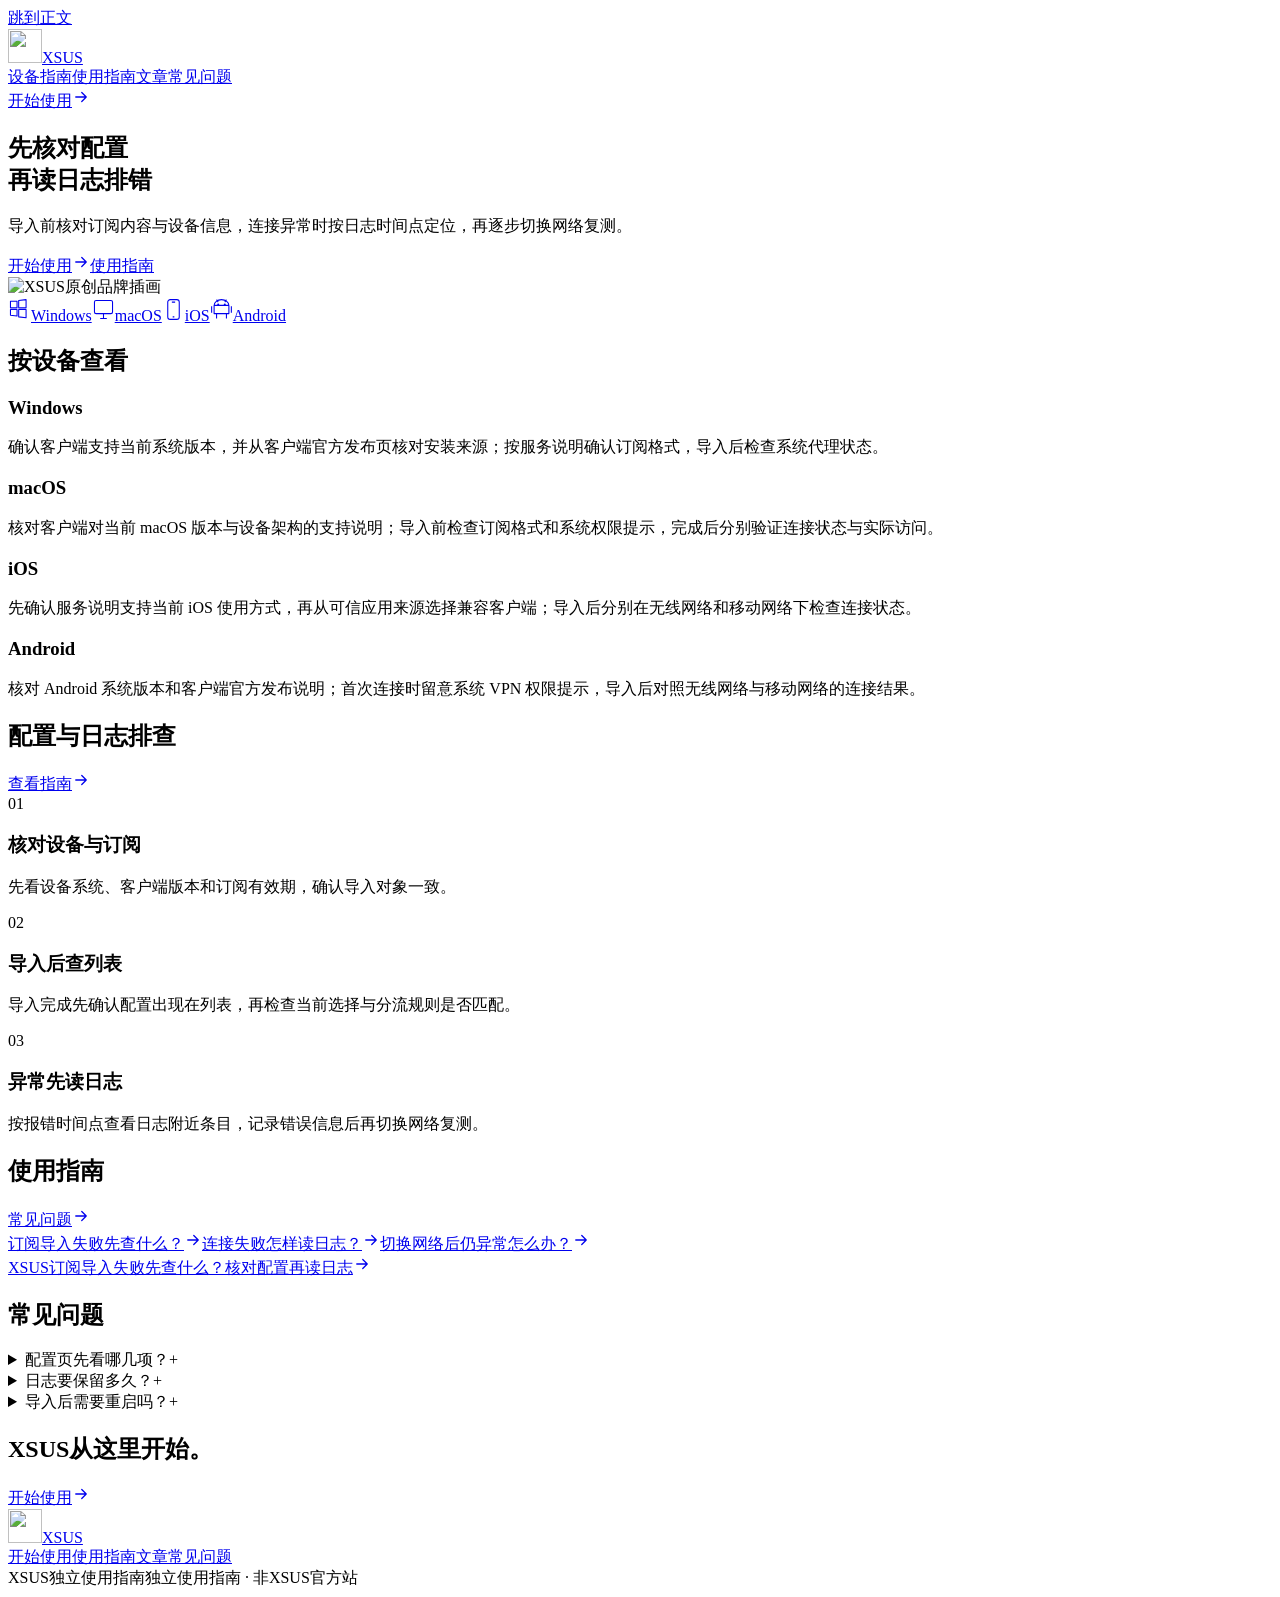
==== index.html @ 500ba0d7 "Initialize static site" ====
<!doctype html>
<html lang="zh-CN"><head>
<meta charset="utf-8">
<meta name="viewport" content="width=device-width,initial-scale=1">
<meta name="robots" content="index,follow">
<meta name="description" content="导入前核对订阅内容与设备信息，连接异常时按日志时间点定位，再逐步切换网络复测。">
<title>XSUS使用指南：先核对配置 再读日志排错</title>
<link rel="canonical" href="https://xsusapp.com.cn/">
<link rel="icon" href="favicon.svg" type="image/svg+xml">
<meta property="og:type" content="website">
<meta property="og:site_name" content="XSUS使用指南">
<meta property="og:title" content="XSUS使用指南：先核对配置 再读日志排错">
<meta property="og:description" content="导入前核对订阅内容与设备信息，连接异常时按日志时间点定位，再逐步切换网络复测。">
<meta property="og:url" content="https://xsusapp.com.cn/">
<meta property="og:locale" content="zh_CN">
<meta name="twitter:card" content="summary">
<link rel="stylesheet" href="styles.css">
<link rel="stylesheet" href="polish.css">
<link rel="stylesheet" href="motion.css">
<script type="application/ld+json">{"@context":"https://schema.org","@type":"WebSite","name":"XSUS使用指南","url":"https://xsusapp.com.cn/","description":"导入前核对订阅内容与设备信息，连接异常时按日志时间点定位，再逐步切换网络复测。","inLanguage":"zh-CN"}</script>
</head>

<body class="site precision" style="--accent:#47438f;--soft:#f0eff7"><a class="skip" href="#main">跳到正文</a>
<header class="site-header"><div class="nav-wrap"><a class="brand" href="#main" aria-label="XSUS首页"><img src="assets/logo.svg" width="34" height="34" alt=""><span>XSUS</span></a><nav aria-label="主导航"><a href="#devices">设备指南</a><a href="#guides">使用指南</a><a href="articles/xsus-guide.html">文章</a><a href="#questions">常见问题</a></nav><a class="header-action" href="#start">开始使用<svg viewBox="0 0 24 24" width="18" height="18" fill="none" aria-hidden="true"><path d="M5 12h14m-6-6 6 6-6 6" stroke="currentColor" stroke-width="1.7" stroke-linecap="round" stroke-linejoin="round"/></svg></a></div></header>
<main id="main"><div class="hero-wrap"><section class="hero"><div class="hero-copy"><h1><span>先核对配置<br>再读日志排错</span></h1><p>导入前核对订阅内容与设备信息，连接异常时按日志时间点定位，再逐步切换网络复测。</p><div class="actions"><a class="button" href="#start">开始使用<svg viewBox="0 0 24 24" width="18" height="18" fill="none" aria-hidden="true"><path d="M5 12h14m-6-6 6 6-6 6" stroke="currentColor" stroke-width="1.7" stroke-linecap="round" stroke-linejoin="round"/></svg></a><a class="text-link" href="#guides">使用指南</a></div></div><div class="hero-art"><img src="assets/xsus-hero.svg" width="800" height="600" alt="XSUS原创品牌插画" fetchpriority="high"></div></section></div><div class="page-wrap"><nav id="devices" class="device-strip" aria-label="按设备查看指南"><a href="#device-windows"><svg viewBox="0 0 28 28" width="23" height="23" fill="none" stroke="currentColor" stroke-width="1.3" stroke-linejoin="round" aria-hidden="true"><path d="M3 4h8v8H3zm10-1 9-1v10h-9zM3 14h8v8l-8-1zm10 0h9v10l-9-1z"/></svg><span>Windows</span></a><a href="#device-macos"><svg viewBox="0 0 28 28" width="23" height="23" fill="none" stroke="currentColor" stroke-width="1.3" stroke-linejoin="round" aria-hidden="true"><rect x="3" y="3" width="22" height="16" rx="2"/><path d="M10 25h8m-4-6v6"/></svg><span>macOS</span></a><a href="#device-ios"><svg viewBox="0 0 28 28" width="23" height="23" fill="none" stroke="currentColor" stroke-width="1.3" stroke-linejoin="round" aria-hidden="true"><rect x="7" y="2" width="14" height="24" rx="3"/><path d="M12 5h4m-3 18h2"/></svg><span>iOS</span></a><a href="#device-android"><svg viewBox="0 0 28 28" width="23" height="23" fill="none" stroke="currentColor" stroke-width="1.3" stroke-linejoin="round" aria-hidden="true"><path d="M5 19h18V9H5v10ZM5 9a9 7 0 0 1 18 0M8 2l2 3m10-3-2 3M8 19v6m12-6v6M2 10v8m24-8v8"/><circle cx="10" cy="8" r=".6"/><circle cx="18" cy="8" r=".6"/></svg><span>Android</span></a></nav>
<section class="device-guides" aria-label="按设备核对指南"><div class="section-head"><h2>按设备查看</h2></div><div class="device-guide-grid"><article id="device-windows"><h3>Windows</h3><p>确认客户端支持当前系统版本，并从客户端官方发布页核对安装来源；按服务说明确认订阅格式，导入后检查系统代理状态。</p></article><article id="device-macos"><h3>macOS</h3><p>核对客户端对当前 macOS 版本与设备架构的支持说明；导入前检查订阅格式和系统权限提示，完成后分别验证连接状态与实际访问。</p></article><article id="device-ios"><h3>iOS</h3><p>先确认服务说明支持当前 iOS 使用方式，再从可信应用来源选择兼容客户端；导入后分别在无线网络和移动网络下检查连接状态。</p></article><article id="device-android"><h3>Android</h3><p>核对 Android 系统版本和客户端官方发布说明；首次连接时留意系统 VPN 权限提示，导入后对照无线网络与移动网络的连接结果。</p></article></div></section>
<section id="start" class="start-section"><div class="section-head"><h2>配置与日志排查</h2><a href="#guides" class="text-link">查看指南<svg viewBox="0 0 24 24" width="18" height="18" fill="none" aria-hidden="true"><path d="M5 12h14m-6-6 6 6-6 6" stroke="currentColor" stroke-width="1.7" stroke-linecap="round" stroke-linejoin="round"/></svg></a></div><div class="start-grid"><article class="start-item"><span class="step-number">01</span><h3>核对设备与订阅</h3><p>先看设备系统、客户端版本和订阅有效期，确认导入对象一致。</p></article><article class="start-item"><span class="step-number">02</span><h3>导入后查列表</h3><p>导入完成先确认配置出现在列表，再检查当前选择与分流规则是否匹配。</p></article><article class="start-item"><span class="step-number">03</span><h3>异常先读日志</h3><p>按报错时间点查看日志附近条目，记录错误信息后再切换网络复测。</p></article></div></section>
<section id="guides" class="guides-section"><div class="section-head"><h2>使用指南</h2><a href="#questions" class="text-link">常见问题<svg viewBox="0 0 24 24" width="18" height="18" fill="none" aria-hidden="true"><path d="M5 12h14m-6-6 6 6-6 6" stroke="currentColor" stroke-width="1.7" stroke-linecap="round" stroke-linejoin="round"/></svg></a></div><div class="guide-grid"><a class="guide-item" href="#question-1"><span class="guide-title">订阅导入失败先查什么？</span><svg viewBox="0 0 24 24" width="18" height="18" fill="none" aria-hidden="true"><path d="M5 12h14m-6-6 6 6-6 6" stroke="currentColor" stroke-width="1.7" stroke-linecap="round" stroke-linejoin="round"/></svg></a><a class="guide-item" href="#question-2"><span class="guide-title">连接失败怎样读日志？</span><svg viewBox="0 0 24 24" width="18" height="18" fill="none" aria-hidden="true"><path d="M5 12h14m-6-6 6 6-6 6" stroke="currentColor" stroke-width="1.7" stroke-linecap="round" stroke-linejoin="round"/></svg></a><a class="guide-item" href="#question-3"><span class="guide-title">切换网络后仍异常怎么办？</span><svg viewBox="0 0 24 24" width="18" height="18" fill="none" aria-hidden="true"><path d="M5 12h14m-6-6 6 6-6 6" stroke="currentColor" stroke-width="1.7" stroke-linecap="round" stroke-linejoin="round"/></svg></a></div><a class="article-entry" href="articles/xsus-guide.html"><span>XSUS订阅导入失败先查什么？核对配置再读日志</span><svg viewBox="0 0 24 24" width="18" height="18" fill="none" aria-hidden="true"><path d="M5 12h14m-6-6 6 6-6 6" stroke="currentColor" stroke-width="1.7" stroke-linecap="round" stroke-linejoin="round"/></svg></a></section>
<section id="questions" class="questions-section"><h2>常见问题</h2><div class="questions-list"><details id="question-1"><summary>配置页先看哪几项？<span aria-hidden="true">+</span></summary><p>先看设备系统、配置来源和当前选中项，再确认规则模式是否与使用场景一致；这些基础项对齐后再点连接。</p></details><details id="question-2"><summary>日志要保留多久？<span aria-hidden="true">+</span></summary><p>建议至少保留一次完整复测的时间段，从失败前到切换网络后；只截取报错时间点附近条目，便于对照配置改动。</p></details><details id="question-3"><summary>导入后需要重启吗？<span aria-hidden="true">+</span></summary><p>先按客户端提示操作；若列表已更新但连接仍用旧配置，再重启客户端并重新选择，不必反复导入同一订阅。</p></details></div></section>
<section class="closing"><h2>XSUS<span>从这里开始。</span></h2><a href="#start" class="button">开始使用<svg viewBox="0 0 24 24" width="18" height="18" fill="none" aria-hidden="true"><path d="M5 12h14m-6-6 6 6-6 6" stroke="currentColor" stroke-width="1.7" stroke-linecap="round" stroke-linejoin="round"/></svg></a></section></div></main>
<footer><div class="footer-main"><a class="brand" href="#main"><img src="assets/logo.svg" width="34" height="34" alt=""><span>XSUS</span></a><nav aria-label="页脚导航"><a href="#start">开始使用</a><a href="#guides">使用指南</a><a href="articles/xsus-guide.html">文章</a><a href="#questions">常见问题</a></nav></div><div class="footer-base"><span>XSUS独立使用指南</span><span>独立使用指南 · 非XSUS官方站</span></div></footer></body></html>
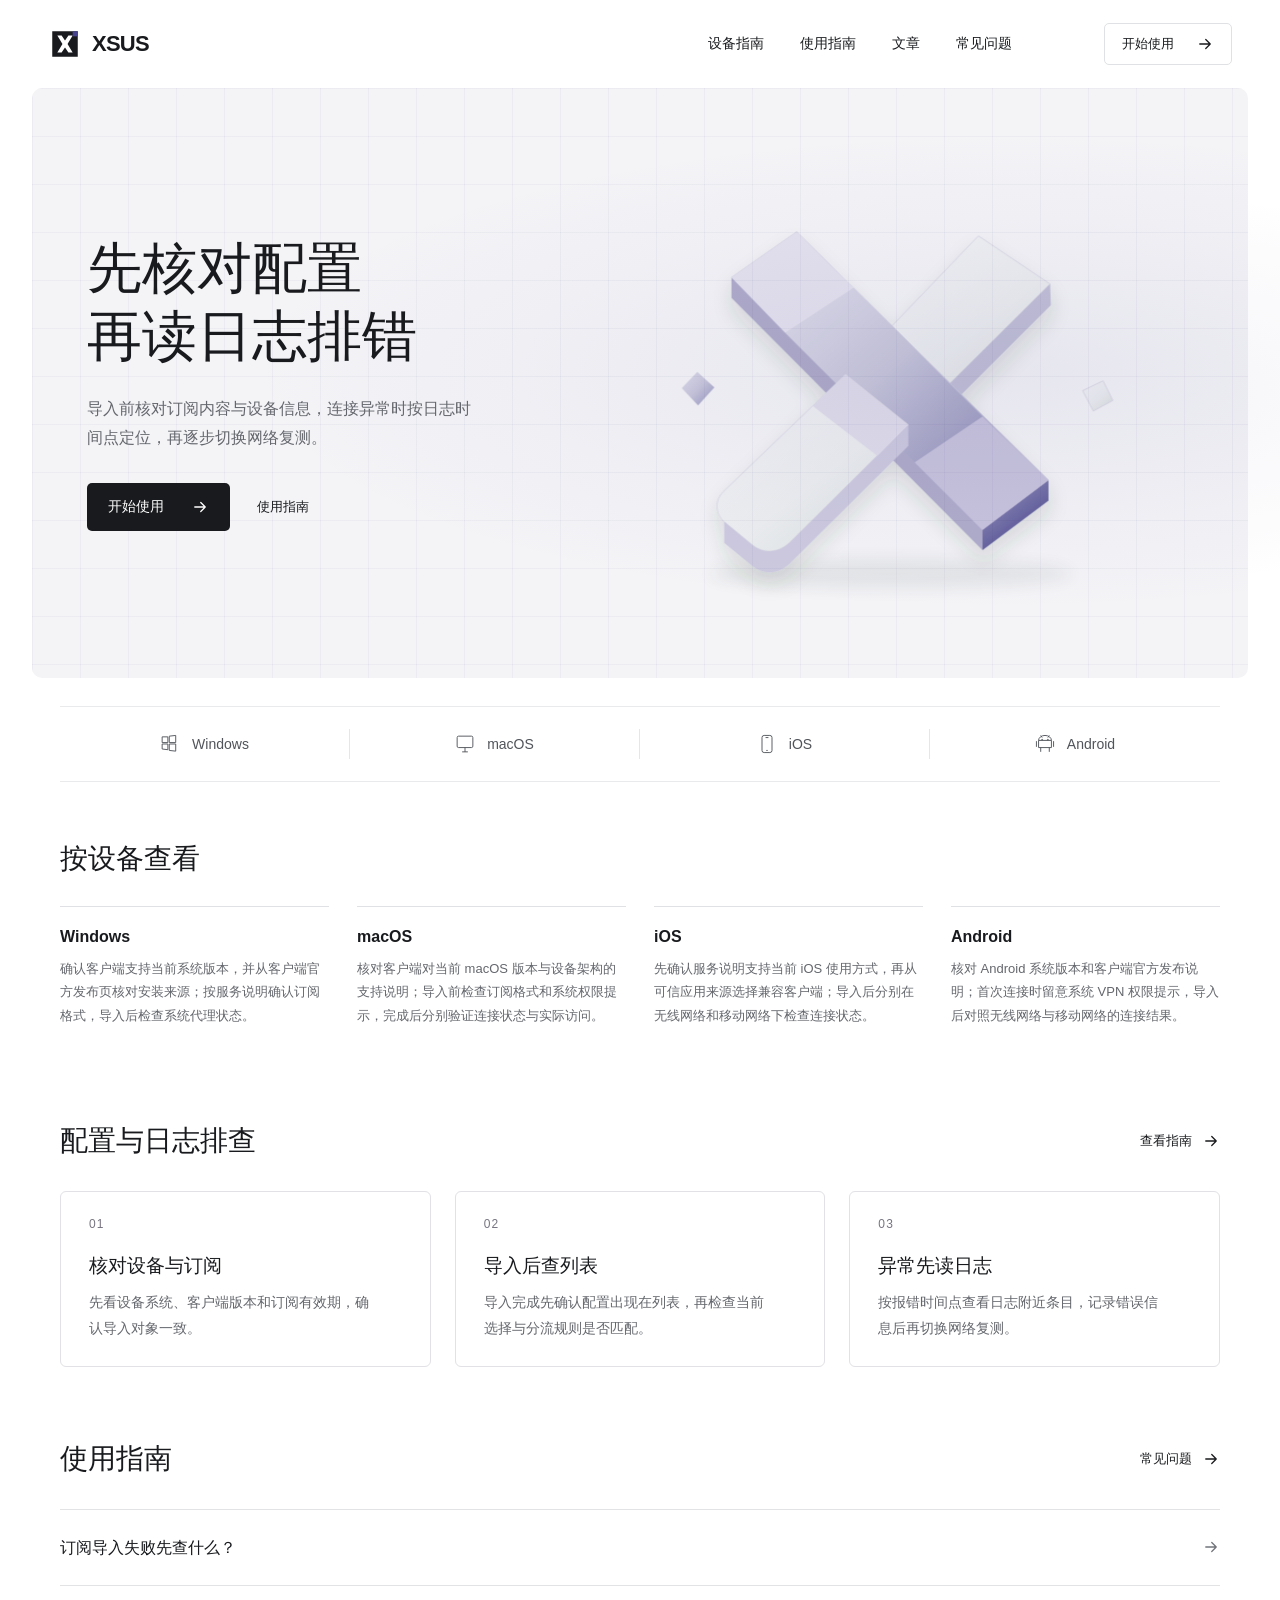
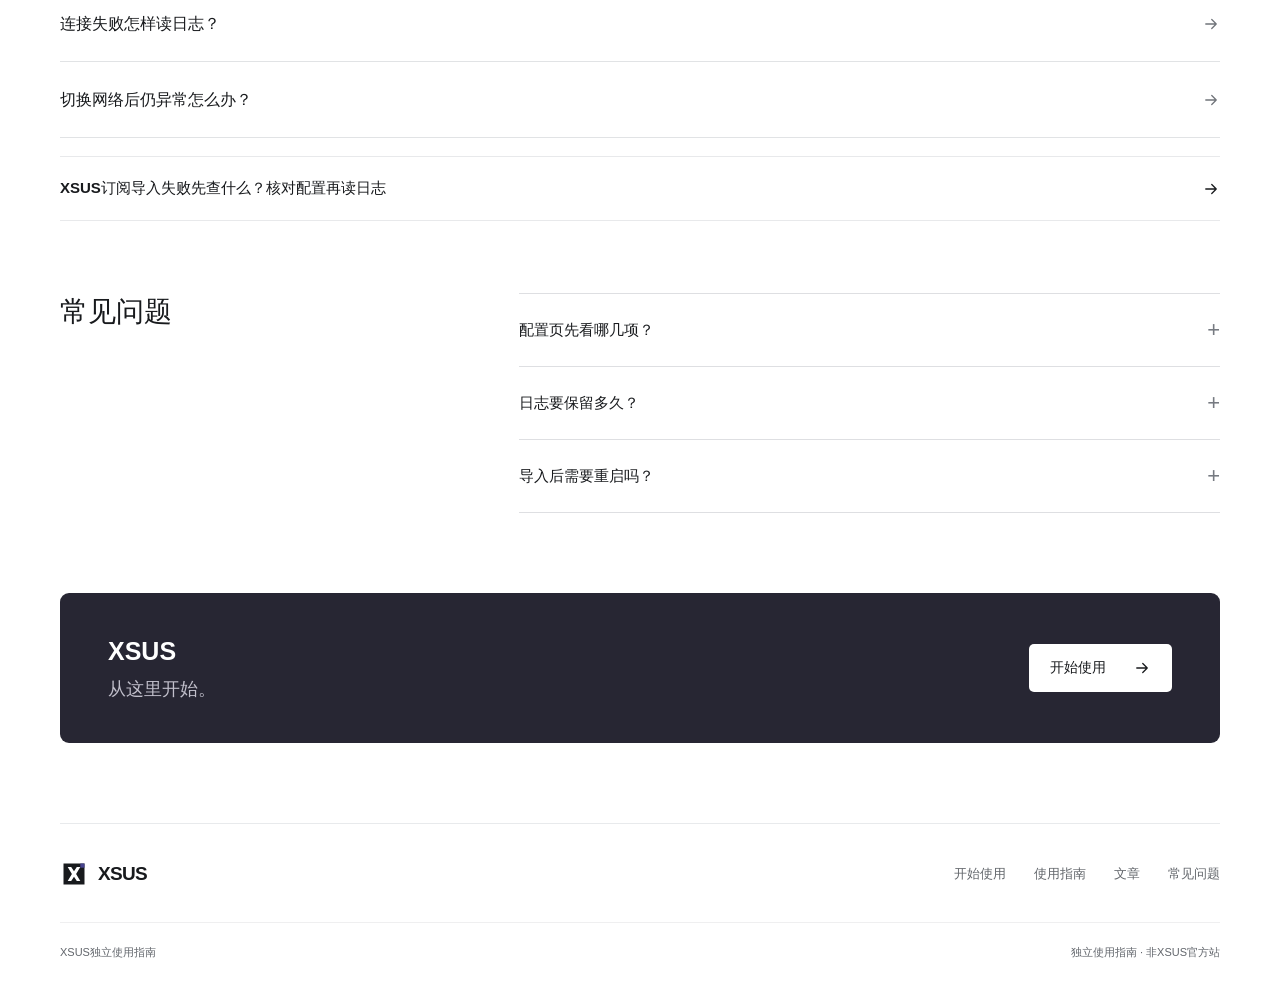
==== commit 922690f7: "feat: publish sponsored popup across site pages" ====
--- a/index.html
+++ b/index.html
@@ -1,31 +1,33 @@
-<!doctype html>
-<html lang="zh-CN"><head>
-<meta charset="utf-8">
-<meta name="viewport" content="width=device-width,initial-scale=1">
-<meta name="robots" content="index,follow">
-<meta name="description" content="导入前核对订阅内容与设备信息，连接异常时按日志时间点定位，再逐步切换网络复测。">
-<title>XSUS使用指南：先核对配置 再读日志排错</title>
-<link rel="canonical" href="https://xsusapp.com.cn/">
-<link rel="icon" href="favicon.svg" type="image/svg+xml">
-<meta property="og:type" content="website">
-<meta property="og:site_name" content="XSUS使用指南">
-<meta property="og:title" content="XSUS使用指南：先核对配置 再读日志排错">
-<meta property="og:description" content="导入前核对订阅内容与设备信息，连接异常时按日志时间点定位，再逐步切换网络复测。">
-<meta property="og:url" content="https://xsusapp.com.cn/">
-<meta property="og:locale" content="zh_CN">
-<meta name="twitter:card" content="summary">
-<link rel="stylesheet" href="styles.css">
-<link rel="stylesheet" href="polish.css">
-<link rel="stylesheet" href="motion.css">
-<script type="application/ld+json">{"@context":"https://schema.org","@type":"WebSite","name":"XSUS使用指南","url":"https://xsusapp.com.cn/","description":"导入前核对订阅内容与设备信息，连接异常时按日志时间点定位，再逐步切换网络复测。","inLanguage":"zh-CN"}</script>
-</head>
-
-<body class="site precision" style="--accent:#47438f;--soft:#f0eff7"><a class="skip" href="#main">跳到正文</a>
-<header class="site-header"><div class="nav-wrap"><a class="brand" href="#main" aria-label="XSUS首页"><img src="assets/logo.svg" width="34" height="34" alt=""><span>XSUS</span></a><nav aria-label="主导航"><a href="#devices">设备指南</a><a href="#guides">使用指南</a><a href="articles/xsus-guide.html">文章</a><a href="#questions">常见问题</a></nav><a class="header-action" href="#start">开始使用<svg viewBox="0 0 24 24" width="18" height="18" fill="none" aria-hidden="true"><path d="M5 12h14m-6-6 6 6-6 6" stroke="currentColor" stroke-width="1.7" stroke-linecap="round" stroke-linejoin="round"/></svg></a></div></header>
-<main id="main"><div class="hero-wrap"><section class="hero"><div class="hero-copy"><h1><span>先核对配置<br>再读日志排错</span></h1><p>导入前核对订阅内容与设备信息，连接异常时按日志时间点定位，再逐步切换网络复测。</p><div class="actions"><a class="button" href="#start">开始使用<svg viewBox="0 0 24 24" width="18" height="18" fill="none" aria-hidden="true"><path d="M5 12h14m-6-6 6 6-6 6" stroke="currentColor" stroke-width="1.7" stroke-linecap="round" stroke-linejoin="round"/></svg></a><a class="text-link" href="#guides">使用指南</a></div></div><div class="hero-art"><img src="assets/xsus-hero.svg" width="800" height="600" alt="XSUS原创品牌插画" fetchpriority="high"></div></section></div><div class="page-wrap"><nav id="devices" class="device-strip" aria-label="按设备查看指南"><a href="#device-windows"><svg viewBox="0 0 28 28" width="23" height="23" fill="none" stroke="currentColor" stroke-width="1.3" stroke-linejoin="round" aria-hidden="true"><path d="M3 4h8v8H3zm10-1 9-1v10h-9zM3 14h8v8l-8-1zm10 0h9v10l-9-1z"/></svg><span>Windows</span></a><a href="#device-macos"><svg viewBox="0 0 28 28" width="23" height="23" fill="none" stroke="currentColor" stroke-width="1.3" stroke-linejoin="round" aria-hidden="true"><rect x="3" y="3" width="22" height="16" rx="2"/><path d="M10 25h8m-4-6v6"/></svg><span>macOS</span></a><a href="#device-ios"><svg viewBox="0 0 28 28" width="23" height="23" fill="none" stroke="currentColor" stroke-width="1.3" stroke-linejoin="round" aria-hidden="true"><rect x="7" y="2" width="14" height="24" rx="3"/><path d="M12 5h4m-3 18h2"/></svg><span>iOS</span></a><a href="#device-android"><svg viewBox="0 0 28 28" width="23" height="23" fill="none" stroke="currentColor" stroke-width="1.3" stroke-linejoin="round" aria-hidden="true"><path d="M5 19h18V9H5v10ZM5 9a9 7 0 0 1 18 0M8 2l2 3m10-3-2 3M8 19v6m12-6v6M2 10v8m24-8v8"/><circle cx="10" cy="8" r=".6"/><circle cx="18" cy="8" r=".6"/></svg><span>Android</span></a></nav>
-<section class="device-guides" aria-label="按设备核对指南"><div class="section-head"><h2>按设备查看</h2></div><div class="device-guide-grid"><article id="device-windows"><h3>Windows</h3><p>确认客户端支持当前系统版本，并从客户端官方发布页核对安装来源；按服务说明确认订阅格式，导入后检查系统代理状态。</p></article><article id="device-macos"><h3>macOS</h3><p>核对客户端对当前 macOS 版本与设备架构的支持说明；导入前检查订阅格式和系统权限提示，完成后分别验证连接状态与实际访问。</p></article><article id="device-ios"><h3>iOS</h3><p>先确认服务说明支持当前 iOS 使用方式，再从可信应用来源选择兼容客户端；导入后分别在无线网络和移动网络下检查连接状态。</p></article><article id="device-android"><h3>Android</h3><p>核对 Android 系统版本和客户端官方发布说明；首次连接时留意系统 VPN 权限提示，导入后对照无线网络与移动网络的连接结果。</p></article></div></section>
-<section id="start" class="start-section"><div class="section-head"><h2>配置与日志排查</h2><a href="#guides" class="text-link">查看指南<svg viewBox="0 0 24 24" width="18" height="18" fill="none" aria-hidden="true"><path d="M5 12h14m-6-6 6 6-6 6" stroke="currentColor" stroke-width="1.7" stroke-linecap="round" stroke-linejoin="round"/></svg></a></div><div class="start-grid"><article class="start-item"><span class="step-number">01</span><h3>核对设备与订阅</h3><p>先看设备系统、客户端版本和订阅有效期，确认导入对象一致。</p></article><article class="start-item"><span class="step-number">02</span><h3>导入后查列表</h3><p>导入完成先确认配置出现在列表，再检查当前选择与分流规则是否匹配。</p></article><article class="start-item"><span class="step-number">03</span><h3>异常先读日志</h3><p>按报错时间点查看日志附近条目，记录错误信息后再切换网络复测。</p></article></div></section>
-<section id="guides" class="guides-section"><div class="section-head"><h2>使用指南</h2><a href="#questions" class="text-link">常见问题<svg viewBox="0 0 24 24" width="18" height="18" fill="none" aria-hidden="true"><path d="M5 12h14m-6-6 6 6-6 6" stroke="currentColor" stroke-width="1.7" stroke-linecap="round" stroke-linejoin="round"/></svg></a></div><div class="guide-grid"><a class="guide-item" href="#question-1"><span class="guide-title">订阅导入失败先查什么？</span><svg viewBox="0 0 24 24" width="18" height="18" fill="none" aria-hidden="true"><path d="M5 12h14m-6-6 6 6-6 6" stroke="currentColor" stroke-width="1.7" stroke-linecap="round" stroke-linejoin="round"/></svg></a><a class="guide-item" href="#question-2"><span class="guide-title">连接失败怎样读日志？</span><svg viewBox="0 0 24 24" width="18" height="18" fill="none" aria-hidden="true"><path d="M5 12h14m-6-6 6 6-6 6" stroke="currentColor" stroke-width="1.7" stroke-linecap="round" stroke-linejoin="round"/></svg></a><a class="guide-item" href="#question-3"><span class="guide-title">切换网络后仍异常怎么办？</span><svg viewBox="0 0 24 24" width="18" height="18" fill="none" aria-hidden="true"><path d="M5 12h14m-6-6 6 6-6 6" stroke="currentColor" stroke-width="1.7" stroke-linecap="round" stroke-linejoin="round"/></svg></a></div><a class="article-entry" href="articles/xsus-guide.html"><span>XSUS订阅导入失败先查什么？核对配置再读日志</span><svg viewBox="0 0 24 24" width="18" height="18" fill="none" aria-hidden="true"><path d="M5 12h14m-6-6 6 6-6 6" stroke="currentColor" stroke-width="1.7" stroke-linecap="round" stroke-linejoin="round"/></svg></a></section>
-<section id="questions" class="questions-section"><h2>常见问题</h2><div class="questions-list"><details id="question-1"><summary>配置页先看哪几项？<span aria-hidden="true">+</span></summary><p>先看设备系统、配置来源和当前选中项，再确认规则模式是否与使用场景一致；这些基础项对齐后再点连接。</p></details><details id="question-2"><summary>日志要保留多久？<span aria-hidden="true">+</span></summary><p>建议至少保留一次完整复测的时间段，从失败前到切换网络后；只截取报错时间点附近条目，便于对照配置改动。</p></details><details id="question-3"><summary>导入后需要重启吗？<span aria-hidden="true">+</span></summary><p>先按客户端提示操作；若列表已更新但连接仍用旧配置，再重启客户端并重新选择，不必反复导入同一订阅。</p></details></div></section>
-<section class="closing"><h2>XSUS<span>从这里开始。</span></h2><a href="#start" class="button">开始使用<svg viewBox="0 0 24 24" width="18" height="18" fill="none" aria-hidden="true"><path d="M5 12h14m-6-6 6 6-6 6" stroke="currentColor" stroke-width="1.7" stroke-linecap="round" stroke-linejoin="round"/></svg></a></section></div></main>
-<footer><div class="footer-main"><a class="brand" href="#main"><img src="assets/logo.svg" width="34" height="34" alt=""><span>XSUS</span></a><nav aria-label="页脚导航"><a href="#start">开始使用</a><a href="#guides">使用指南</a><a href="articles/xsus-guide.html">文章</a><a href="#questions">常见问题</a></nav></div><div class="footer-base"><span>XSUS独立使用指南</span><span>独立使用指南 · 非XSUS官方站</span></div></footer></body></html>+<!doctype html>
+<html lang="zh-CN"><head>
+<meta charset="utf-8">
+<meta name="viewport" content="width=device-width,initial-scale=1">
+<meta name="robots" content="index,follow">
+<meta name="description" content="导入前核对订阅内容与设备信息，连接异常时按日志时间点定位，再逐步切换网络复测。">
+<title>XSUS使用指南：先核对配置 再读日志排错</title>
+<link rel="canonical" href="https://xsusapp.com.cn/">
+<link rel="icon" href="favicon.svg" type="image/svg+xml">
+<meta property="og:type" content="website">
+<meta property="og:site_name" content="XSUS使用指南">
+<meta property="og:title" content="XSUS使用指南：先核对配置 再读日志排错">
+<meta property="og:description" content="导入前核对订阅内容与设备信息，连接异常时按日志时间点定位，再逐步切换网络复测。">
+<meta property="og:url" content="https://xsusapp.com.cn/">
+<meta property="og:locale" content="zh_CN">
+<meta name="twitter:card" content="summary">
+<link rel="stylesheet" href="styles.css">
+<link rel="stylesheet" href="polish.css">
+<link rel="stylesheet" href="motion.css">
+<link rel="stylesheet" href="popup.css">
+<script type="application/ld+json">{"@context":"https://schema.org","@type":"WebSite","name":"XSUS使用指南","url":"https://xsusapp.com.cn/","description":"导入前核对订阅内容与设备信息，连接异常时按日志时间点定位，再逐步切换网络复测。","inLanguage":"zh-CN"}</script>
+</head>
+
+<body class="site precision" style="--accent:#47438f;--soft:#f0eff7"><a class="skip" href="#main">跳到正文</a>
+<header class="site-header"><div class="nav-wrap"><a class="brand" href="#main" aria-label="XSUS首页"><img src="assets/logo.svg" width="34" height="34" alt=""><span>XSUS</span></a><nav aria-label="主导航"><a href="#devices">设备指南</a><a href="#guides">使用指南</a><a href="articles/xsus-guide.html">文章</a><a href="#questions">常见问题</a></nav><a class="header-action" href="#start">开始使用<svg viewBox="0 0 24 24" width="18" height="18" fill="none" aria-hidden="true"><path d="M5 12h14m-6-6 6 6-6 6" stroke="currentColor" stroke-width="1.7" stroke-linecap="round" stroke-linejoin="round"/></svg></a></div></header>
+<main id="main"><div class="hero-wrap"><section class="hero"><div class="hero-copy"><h1><span>先核对配置<br>再读日志排错</span></h1><p>导入前核对订阅内容与设备信息，连接异常时按日志时间点定位，再逐步切换网络复测。</p><div class="actions"><a class="button" href="#start">开始使用<svg viewBox="0 0 24 24" width="18" height="18" fill="none" aria-hidden="true"><path d="M5 12h14m-6-6 6 6-6 6" stroke="currentColor" stroke-width="1.7" stroke-linecap="round" stroke-linejoin="round"/></svg></a><a class="text-link" href="#guides">使用指南</a></div></div><div class="hero-art"><img src="assets/xsus-hero.svg" width="800" height="600" alt="XSUS原创品牌插画" fetchpriority="high"></div></section></div><div class="page-wrap"><nav id="devices" class="device-strip" aria-label="按设备查看指南"><a href="#device-windows"><svg viewBox="0 0 28 28" width="23" height="23" fill="none" stroke="currentColor" stroke-width="1.3" stroke-linejoin="round" aria-hidden="true"><path d="M3 4h8v8H3zm10-1 9-1v10h-9zM3 14h8v8l-8-1zm10 0h9v10l-9-1z"/></svg><span>Windows</span></a><a href="#device-macos"><svg viewBox="0 0 28 28" width="23" height="23" fill="none" stroke="currentColor" stroke-width="1.3" stroke-linejoin="round" aria-hidden="true"><rect x="3" y="3" width="22" height="16" rx="2"/><path d="M10 25h8m-4-6v6"/></svg><span>macOS</span></a><a href="#device-ios"><svg viewBox="0 0 28 28" width="23" height="23" fill="none" stroke="currentColor" stroke-width="1.3" stroke-linejoin="round" aria-hidden="true"><rect x="7" y="2" width="14" height="24" rx="3"/><path d="M12 5h4m-3 18h2"/></svg><span>iOS</span></a><a href="#device-android"><svg viewBox="0 0 28 28" width="23" height="23" fill="none" stroke="currentColor" stroke-width="1.3" stroke-linejoin="round" aria-hidden="true"><path d="M5 19h18V9H5v10ZM5 9a9 7 0 0 1 18 0M8 2l2 3m10-3-2 3M8 19v6m12-6v6M2 10v8m24-8v8"/><circle cx="10" cy="8" r=".6"/><circle cx="18" cy="8" r=".6"/></svg><span>Android</span></a></nav>
+<section class="device-guides" aria-label="按设备核对指南"><div class="section-head"><h2>按设备查看</h2></div><div class="device-guide-grid"><article id="device-windows"><h3>Windows</h3><p>确认客户端支持当前系统版本，并从客户端官方发布页核对安装来源；按服务说明确认订阅格式，导入后检查系统代理状态。</p></article><article id="device-macos"><h3>macOS</h3><p>核对客户端对当前 macOS 版本与设备架构的支持说明；导入前检查订阅格式和系统权限提示，完成后分别验证连接状态与实际访问。</p></article><article id="device-ios"><h3>iOS</h3><p>先确认服务说明支持当前 iOS 使用方式，再从可信应用来源选择兼容客户端；导入后分别在无线网络和移动网络下检查连接状态。</p></article><article id="device-android"><h3>Android</h3><p>核对 Android 系统版本和客户端官方发布说明；首次连接时留意系统 VPN 权限提示，导入后对照无线网络与移动网络的连接结果。</p></article></div></section>
+<section id="start" class="start-section"><div class="section-head"><h2>配置与日志排查</h2><a href="#guides" class="text-link">查看指南<svg viewBox="0 0 24 24" width="18" height="18" fill="none" aria-hidden="true"><path d="M5 12h14m-6-6 6 6-6 6" stroke="currentColor" stroke-width="1.7" stroke-linecap="round" stroke-linejoin="round"/></svg></a></div><div class="start-grid"><article class="start-item"><span class="step-number">01</span><h3>核对设备与订阅</h3><p>先看设备系统、客户端版本和订阅有效期，确认导入对象一致。</p></article><article class="start-item"><span class="step-number">02</span><h3>导入后查列表</h3><p>导入完成先确认配置出现在列表，再检查当前选择与分流规则是否匹配。</p></article><article class="start-item"><span class="step-number">03</span><h3>异常先读日志</h3><p>按报错时间点查看日志附近条目，记录错误信息后再切换网络复测。</p></article></div></section>
+<section id="guides" class="guides-section"><div class="section-head"><h2>使用指南</h2><a href="#questions" class="text-link">常见问题<svg viewBox="0 0 24 24" width="18" height="18" fill="none" aria-hidden="true"><path d="M5 12h14m-6-6 6 6-6 6" stroke="currentColor" stroke-width="1.7" stroke-linecap="round" stroke-linejoin="round"/></svg></a></div><div class="guide-grid"><a class="guide-item" href="#question-1"><span class="guide-title">订阅导入失败先查什么？</span><svg viewBox="0 0 24 24" width="18" height="18" fill="none" aria-hidden="true"><path d="M5 12h14m-6-6 6 6-6 6" stroke="currentColor" stroke-width="1.7" stroke-linecap="round" stroke-linejoin="round"/></svg></a><a class="guide-item" href="#question-2"><span class="guide-title">连接失败怎样读日志？</span><svg viewBox="0 0 24 24" width="18" height="18" fill="none" aria-hidden="true"><path d="M5 12h14m-6-6 6 6-6 6" stroke="currentColor" stroke-width="1.7" stroke-linecap="round" stroke-linejoin="round"/></svg></a><a class="guide-item" href="#question-3"><span class="guide-title">切换网络后仍异常怎么办？</span><svg viewBox="0 0 24 24" width="18" height="18" fill="none" aria-hidden="true"><path d="M5 12h14m-6-6 6 6-6 6" stroke="currentColor" stroke-width="1.7" stroke-linecap="round" stroke-linejoin="round"/></svg></a></div><a class="article-entry" href="articles/xsus-guide.html"><span>XSUS订阅导入失败先查什么？核对配置再读日志</span><svg viewBox="0 0 24 24" width="18" height="18" fill="none" aria-hidden="true"><path d="M5 12h14m-6-6 6 6-6 6" stroke="currentColor" stroke-width="1.7" stroke-linecap="round" stroke-linejoin="round"/></svg></a></section>
+<section id="questions" class="questions-section"><h2>常见问题</h2><div class="questions-list"><details id="question-1"><summary>配置页先看哪几项？<span aria-hidden="true">+</span></summary><p>先看设备系统、配置来源和当前选中项，再确认规则模式是否与使用场景一致；这些基础项对齐后再点连接。</p></details><details id="question-2"><summary>日志要保留多久？<span aria-hidden="true">+</span></summary><p>建议至少保留一次完整复测的时间段，从失败前到切换网络后；只截取报错时间点附近条目，便于对照配置改动。</p></details><details id="question-3"><summary>导入后需要重启吗？<span aria-hidden="true">+</span></summary><p>先按客户端提示操作；若列表已更新但连接仍用旧配置，再重启客户端并重新选择，不必反复导入同一订阅。</p></details></div></section>
+<section class="closing"><h2>XSUS<span>从这里开始。</span></h2><a href="#start" class="button">开始使用<svg viewBox="0 0 24 24" width="18" height="18" fill="none" aria-hidden="true"><path d="M5 12h14m-6-6 6 6-6 6" stroke="currentColor" stroke-width="1.7" stroke-linecap="round" stroke-linejoin="round"/></svg></a></section></div></main>
+<footer><div class="footer-main"><a class="brand" href="#main"><img src="assets/logo.svg" width="34" height="34" alt=""><span>XSUS</span></a><nav aria-label="页脚导航"><a href="#start">开始使用</a><a href="#guides">使用指南</a><a href="articles/xsus-guide.html">文章</a><a href="#questions">常见问题</a></nav></div><div class="footer-base"><span>XSUS独立使用指南</span><span>独立使用指南 · 非XSUS官方站</span></div></footer><script src="popup.js" defer></script>
+</body></html>
--- a/styles.css
+++ b/styles.css
@@ -0,0 +1,22 @@
+:root{font-family:"Segoe UI","PingFang SC","Microsoft YaHei",sans-serif;color:#181a1d;background:#fff;font-synthesis:none;font-size:16px;-webkit-font-smoothing:antialiased;font-kerning:normal}*{box-sizing:border-box}html{scroll-behavior:smooth;scroll-padding-top:100px}body{margin:0}a{color:inherit;text-decoration:none}a:focus-visible,summary:focus-visible{outline:3px solid var(--accent,#2768a4);outline-offset:6px}button,a,summary{-webkit-tap-highlight-color:transparent}img,svg{vertical-align:middle}img{max-width:100%;height:auto}h1,h2,h3,p{margin:0}h2{font-size:28px;letter-spacing:0;line-height:1.35}h3{font-size:19px;line-height:1.5;font-weight:650}p{line-height:1.9;color:#64676d}svg{flex-shrink:0}.skip{position:fixed;top:-80px;left:16px;padding:12px 20px;background:#181a1d;color:#fff;z-index:9}.skip:focus{top:12px}.site-header{border-bottom:1px solid #eeeeef;background:#fff}.nav-wrap{max-width:1248px;margin:auto;min-height:88px;display:flex;align-items:center;justify-content:space-between;gap:40px}.brand{display:inline-flex;align-items:center;gap:10px;font-size:22px;font-weight:750;letter-spacing:0;white-space:nowrap}.site-header nav{display:flex;gap:36px;margin-left:auto;margin-right:52px;font-size:14px;font-weight:550}.site-header nav a{padding:16px 0}.site-header nav a:hover,footer nav a:hover,.text-link:hover{color:var(--accent)}.header-action{height:42px;padding:0 17px;display:flex;gap:22px;align-items:center;font-size:13px;border:1px solid #dfe1e4;border-radius:5px;transition:background .15s}.header-action:hover{background:var(--soft)}.hero-wrap{max-width:1440px;margin:auto;overflow:hidden}.hero{max-width:1200px;margin:auto;display:grid;grid-template-columns:1fr 1.05fr;gap:44px;align-items:center;min-height:590px;padding:42px 0 50px}.hero-copy{position:relative;z-index:1}.hero h1{font-size:23px;line-height:1.5;letter-spacing:0;font-weight:650}.hero h1 span{display:block;font-size:58px;line-height:1.23;letter-spacing:0;font-weight:780;margin-top:13px;max-width:620px;text-wrap:balance}.hero p{font-size:16px;line-height:1.85;max-width:390px;margin-top:23px;text-wrap:pretty}.actions{display:flex;gap:27px;align-items:center;margin-top:30px}.button{background:#181a1d;color:#fff;display:inline-flex;align-items:center;justify-content:space-between;gap:27px;min-height:48px;padding:0 21px;border-radius:5px;font-size:14px;font-weight:600;transition:background .15s}.button:hover{background:var(--accent)}.text-link{display:inline-flex;align-items:center;gap:10px;font-size:13px;min-height:44px;font-weight:550;white-space:nowrap}.hero-art{min-width:0;position:relative}.hero-art img{width:100%;display:block}.page-wrap{max-width:1200px;margin:auto}.device-strip{display:grid;grid-template-columns:repeat(4,1fr);border-block:1px solid #e8eaec;padding:22px 0;gap:0}.device-strip a{display:flex;justify-content:center;align-items:center;gap:12px;color:#50545a;font-size:14px;min-height:30px;border-right:1px solid #e4e6e8}.device-strip a:last-child{border:0}.device-strip a:hover{color:var(--accent)}.device-strip svg{width:20px;height:20px}.start-section{padding:74px 0 0}.section-head{display:flex;align-items:center;justify-content:space-between;gap:30px;margin-bottom:28px}.start-grid{display:grid;grid-template-columns:repeat(3,1fr);gap:44px}.start-item{padding:24px 0 28px;border-top:1px solid #dedfe2;position:relative}.step-number{display:block;font-size:13px;font-variant-numeric:tabular-nums;color:var(--accent);margin-bottom:21px}.start-item p{font-size:14px;line-height:1.8;margin-top:10px;max-width:290px}.guides-section{padding:70px 0 0}.guide-grid{display:grid;grid-template-columns:repeat(3,1fr);gap:28px}.guide-item{display:grid;grid-template-columns:1fr 18px;column-gap:20px;align-items:start}.guide-image{grid-column:1/-1;aspect-ratio:1.78;background:var(--soft);border-radius:8px;margin-bottom:20px;overflow:hidden}.guide-image img{width:100%;height:100%;object-fit:cover;mix-blend-mode:multiply;transition:transform .3s}.guide-item:hover .guide-image img{transform:scale(1.035)}.guide-title{font-size:16px;line-height:1.7;font-weight:600;max-width:310px}.guide-item>svg{margin-top:5px;color:#70747a}.questions-section{display:grid;grid-template-columns:1fr 1.8fr;gap:70px;padding:82px 0 0}.questions-list{border-top:1px solid #dedfe2}details{border-bottom:1px solid #dedfe2}summary{display:flex;align-items:center;justify-content:space-between;gap:25px;min-height:72px;padding:15px 0;font-size:15px;line-height:1.6;cursor:pointer;list-style:none}summary::-webkit-details-marker{display:none}summary span{font-size:22px;line-height:1;font-weight:300;color:#767a81}details[open] summary span{transform:rotate(45deg)}details p{font-size:14px;max-width:600px;padding:0 28px 23px 0}.closing{display:flex;align-items:center;justify-content:space-between;gap:32px;background:var(--soft);padding:42px 48px;margin:80px 0;border-radius:9px}.closing h2{font-size:25px}.closing h2 span{display:block;font-weight:450;font-size:18px;color:#666a70;margin-top:8px}footer{border-top:1px solid #e8eaec;max-width:1200px;margin:auto;padding:36px 0 22px}.footer-main{display:flex;align-items:center;justify-content:space-between;gap:32px}.footer-main .brand{font-size:19px}.footer-main .brand img{width:28px;height:28px}footer nav{display:flex;gap:28px;font-size:13px;color:#62666b}.footer-base{display:flex;justify-content:space-between;font-size:11px;color:#74787e;margin-top:34px;padding-top:22px;border-top:1px solid #efeff0}
+/* Each composition is deliberately rebuilt around its brand illustration. */
+.arch .hero{grid-template-columns:.95fr 1.1fr;gap:54px}.arch .hero h1 span{font-size:63px;max-width:430px}.arch .hero-art{transform:scale(1.07)}.arch .button{background:var(--accent)}
+.reverse .hero{grid-template-columns:1.04fr 1fr;gap:78px;min-height:570px}.reverse .hero-art{margin-left:-25px;transform:scale(1.06)}.reverse .hero h1 span{font-size:58px}.reverse .start-grid{gap:0;border:1px solid #e4e7db;border-radius:9px;background:var(--soft)}.reverse .start-item{border:0;border-right:1px solid #dce1ce;padding:30px}.reverse .start-item:last-child{border-right:0}.reverse .step-number{color:#586c27}.reverse .closing{border-radius:0;background:#fff;border-top:1px solid #e3e6dc;padding:40px 0;margin-bottom:48px}
+.bloom .hero{display:flex;flex-direction:column;gap:0;text-align:center;min-height:745px;padding-top:48px;padding-bottom:0;position:relative}.bloom .hero-copy{max-width:680px}.bloom .hero h1{font-size:19px}.bloom .hero h1 span{font-size:55px;max-width:680px;margin-top:12px;line-height:1.2}.bloom .hero h1 br{display:none}.bloom .hero p{max-width:none;font-size:15px;margin-top:16px}.bloom .actions{justify-content:center;margin-top:23px}.bloom .hero-art{width:670px;margin-top:-5px;margin-bottom:-25px;flex:1}.bloom .hero-art img{height:355px;object-fit:cover;object-position:50% 50%}.bloom .button{background:var(--accent)}.bloom .start-item{text-align:center;padding-top:25px}.bloom .start-item p{margin:8px auto}.bloom .guide-image{border-radius:50% 50% 8px 8px}.bloom .closing{border-radius:60px 8px 60px 8px}
+.flight .hero{min-height:575px;grid-template-columns:1fr 1.2fr;gap:24px}.flight .hero h1 span{font-size:60px}.flight .hero-art{transform:scale(1.14) translateX(10px)}.flight .hero-wrap{background:linear-gradient(180deg,#fff 15%,#f7fafd 100%)}.flight .device-strip{border-top:0}.flight .start-grid{gap:26px}.flight .start-item{background:#f5f8fb;border:0;padding:30px;border-radius:7px}.flight .guide-item{grid-template-columns:1fr 18px}.flight .guide-image{aspect-ratio:1.6}.flight .closing{background:#edf3f8}
+.steps .hero{grid-template-columns:1fr .91fr;gap:110px;min-height:600px}.steps .hero h1 span{font-size:62px}.steps .hero-art{transform:translateY(8px) scale(1.05)}.steps .start-grid{gap:0}.steps .start-item{border:0;border-left:1px solid #d6e2dd;padding:8px 32px 16px}.steps .start-item:first-child{padding-left:0;border:0}.steps .step-number{font-size:38px;line-height:1;font-weight:300;color:#92b0a4;margin-bottom:20px}.steps .guide-item:nth-child(2){padding-top:26px}.steps .guide-item:nth-child(3){padding-top:52px}.steps .closing{border-radius:3px}
+.bolt .hero{grid-template-columns:1.1fr 1fr;gap:22px;min-height:590px;position:relative}.bolt .hero h1 span{font-size:61px;letter-spacing:-.075em}.bolt .hero-art{transform:scale(1.1)}.bolt .hero-wrap{background:#fbfaf7}.bolt .button{border-radius:1px}.bolt .header-action{border-radius:1px}.bolt .start-grid{gap:0;border-block:1px solid #dedcd7}.bolt .start-item{border:0;padding:27px 30px;border-right:1px solid #dedcd7}.bolt .start-item:first-child{padding-left:0}.bolt .start-item:last-child{border:0}.bolt .step-number{margin-bottom:13px}.bolt .guide-image{border-radius:0}.bolt .closing{border-radius:0;background:#1e1f20;color:#fff}.bolt .closing h2 span{color:#c3c4c6}.bolt .closing .button{background:#fff;color:#181a1d}
+.precision .site-header{border-bottom:0}.precision .brand{letter-spacing:-.035em}.precision .hero-wrap{padding:0 32px}.precision .hero{background:#f4f4f7;border-radius:10px;max-width:1376px;grid-template-columns:.9fr 1.2fr;padding:55px 88px 55px 88px;gap:30px;min-height:590px}.precision .hero h1{font-size:38px;letter-spacing:-.06em}.precision .hero h1 span{font-size:60px;margin-top:14px;max-width:450px}.precision .hero-art{transform:scale(1.06)}.precision .device-strip{margin-top:28px}.precision .start-grid{gap:24px}.precision .start-item{border:1px solid #e1e1e6;padding:25px 28px;border-radius:6px}.precision .step-number{font-size:12px;letter-spacing:.1em;color:#777481}.precision .guide-grid{display:block;border-top:1px solid #dddde4}.precision .guide-item{grid-template-columns:100px 1fr 18px;padding:18px 0;border-bottom:1px solid #dddde4;align-items:center;gap:25px}.precision .guide-image{grid-column:auto;height:70px;aspect-ratio:1.4;margin:0;border-radius:4px}.precision .guide-title{max-width:none}.precision .guide-item>svg{margin:0}.precision .questions-section{padding-top:72px}.precision .closing{background:#272633;color:#fff}.precision .closing h2 span{color:#c2c0cc}.precision .closing .button{background:#fff;color:#181a1d}
+.companion .hero{grid-template-columns:1fr .96fr;gap:72px;min-height:610px}.companion .hero h1 span{font-size:61px}.companion .hero-art{background:#fbf7f3;border-radius:48% 48% 12px 12px;overflow:hidden}.companion .hero-art img{mix-blend-mode:multiply}.companion .start-grid{gap:32px}.companion .start-item{border-top:0;background:#faf7f4;border-radius:10px;padding:28px}.companion .step-number{background:#fff;border-radius:50%;width:35px;height:35px;display:grid;place-items:center;margin-bottom:22px}.companion .guide-image{border-radius:12px}.companion .closing{border-radius:12px}
+.bubble .hero{grid-template-columns:1fr 1fr;gap:54px;min-height:580px}.bubble .hero h1 span{font-size:63px}.bubble .hero-art{transform:scale(1.1)}.bubble .button{border-radius:24px;background:var(--accent);padding-inline:24px}.bubble .header-action{border-radius:24px}.bubble .start-grid{grid-template-columns:1.05fr 1fr 1fr;gap:40px}.bubble .step-number{display:none}.bubble .start-item{padding-top:26px}.bubble .guide-image{border-radius:14px}.bubble .closing{border-radius:0;background:#fff;border-block:1px solid #e7dcdd;padding:32px 0}
+.runway .hero{grid-template-columns:1fr 1.05fr;gap:40px;min-height:580px}.runway .hero h1 span{font-size:59px;max-width:490px}.runway .hero-art{transform:scale(1.1)}.runway .hero-wrap{background:linear-gradient(180deg,#fff,#f8fbf9)}.runway .button{background:var(--accent)}.runway .start-grid{gap:24px}.runway .start-item{padding:26px;border:1px solid #dde5df;border-radius:8px}.runway .step-number{margin-bottom:25px;font-size:13px}.runway .guide-image{aspect-ratio:1.9}.runway .closing{border-radius:8px}
+/* The review gallery is separate from the product pages. */
+.review{background:#f5f5f5}.review main{max-width:1540px;margin:auto;padding:64px 56px}.review-head{display:flex;gap:24px;align-items:baseline;margin-bottom:42px}.review h1{font-size:46px;letter-spacing:0;font-weight:700}.review-head p{font-size:14px}.review-head>a{margin-left:auto;font-size:13px;display:flex;align-items:center;gap:8px}.review-grid{display:grid;grid-template-columns:1fr 1fr;gap:32px}.preview-card{min-width:0;background:#fff;border:1px solid #e0e0e0;border-radius:9px;overflow:hidden;transition:box-shadow .2s}.preview-card:hover{box-shadow:0 10px 35px #0000000b}.preview-caption{padding:17px 22px;display:flex;align-items:center;justify-content:space-between;border-bottom:1px solid #ececec}.preview-caption .brand{font-size:18px}.preview-caption>svg{color:#676b70}.preview-shot{display:block;width:100%;aspect-ratio:1440/1120;object-fit:cover;object-position:top}.asset-review{padding-top:55px}.asset-review h2{margin-bottom:24px}.asset-review>img{display:block;border:1px solid #e1e1e1;border-radius:8px;max-width:900px;margin:auto;background:#fff}.asset-review>a{display:flex;align-items:center;justify-content:center;font-size:13px;gap:12px;margin-top:20px}.review-note{font-size:12px;max-width:820px;line-height:1.8;margin-top:48px;color:#74777b}
+@media(min-width:1600px){.hero-wrap{max-width:1600px}}
+@media(max-width:1300px){.nav-wrap{margin-inline:48px}.hero{margin-inline:60px}.page-wrap,footer{margin-inline:60px}.hero h1 span,.arch .hero h1 span,.reverse .hero h1 span,.flight .hero h1 span,.steps .hero h1 span,.bolt .hero h1 span,.precision .hero h1 span,.companion .hero h1 span,.bubble .hero h1 span,.runway .hero h1 span{font-size:clamp(42px,4.3vw,59px)}.steps .hero,.companion .hero,.reverse .hero{gap:48px}.precision .hero{margin:0;padding:45px 55px}.bloom .hero{margin-inline:40px}}
+@media(max-width:900px){.nav-wrap{margin-inline:28px;min-height:76px;gap:25px}.site-header nav{margin-right:10px;gap:22px;font-size:13px}.hero{margin-inline:36px;min-height:510px;gap:24px}.page-wrap,footer{margin-inline:36px}.hero p{font-size:14px}.hero h1{font-size:20px}.start-section{padding-top:55px}.start-grid{gap:26px}.start-item p{font-size:13px}.start-grid h3{font-size:17px}.guide-grid{gap:20px}.guide-title{font-size:14px}.questions-section{gap:38px;grid-template-columns:1fr 2fr}.closing{padding:32px;margin-block:60px}.reverse .hero,.steps .hero,.companion .hero{gap:28px}.precision .hero-wrap{padding-inline:20px}.precision .hero{padding:35px 30px}.precision .hero h1 span{font-size:46px}.bloom .hero{min-height:690px}.review main{padding:40px 25px}.review-grid{gap:20px}.review h1{font-size:34px}.preview-caption{padding:13px 15px}.preview-caption .brand{font-size:16px}}
+@media(max-width:640px){html{scroll-padding-top:35px}.nav-wrap{margin-inline:22px;min-height:72px;gap:15px}.brand{font-size:20px;gap:8px}.brand img{width:30px;height:30px}.site-header nav{display:none}.header-action{height:37px;min-height:44px;padding-inline:12px;font-size:12px;gap:10px;border:0;background:#f3f4f5;border-radius:5px}.header-action svg{width:15px;height:15px}.hero-wrap{overflow:hidden}.hero,.arch .hero,.reverse .hero,.flight .hero,.steps .hero,.bolt .hero,.precision .hero,.companion .hero,.bubble .hero,.runway .hero{display:flex;flex-direction:column;align-items:stretch;gap:0;min-height:0;margin:0;padding:39px 24px 20px}.hero h1,.bloom .hero h1,.precision .hero h1{font-size:19px}.hero h1 span,.arch .hero h1 span,.reverse .hero h1 span,.bloom .hero h1 span,.flight .hero h1 span,.steps .hero h1 span,.bolt .hero h1 span,.precision .hero h1 span,.companion .hero h1 span,.bubble .hero h1 span,.runway .hero h1 span{font-size:42px;letter-spacing:0;line-height:1.25;margin-top:10px;max-width:100%;text-wrap:balance}.hero p{font-size:14px;line-height:1.9;margin-top:18px;max-width:310px}.actions{margin-top:24px;gap:24px}.button{min-height:46px;padding-inline:17px;font-size:13px;gap:23px}.text-link{font-size:12px}.hero-art,.arch .hero-art,.reverse .hero-art,.bloom .hero-art,.flight .hero-art,.steps .hero-art,.bolt .hero-art,.precision .hero-art,.companion .hero-art,.bubble .hero-art,.runway .hero-art{transform:none;width:100%;margin:5px 0 -3px}.hero-art img{width:100%;height:270px;object-fit:contain}.page-wrap,footer{margin-inline:24px}.device-strip{padding:17px 0;gap:12px;grid-template-columns:repeat(4,1fr)}.device-strip a{gap:7px;font-size:10px;flex-direction:column;min-height:44px;border:0}.device-strip svg{width:20px;height:20px}.start-section{padding-top:44px}h2{font-size:22px;letter-spacing:-.04em}.section-head{gap:14px;margin-bottom:19px}.section-head .text-link{font-size:11px;gap:5px;min-height:40px}.section-head .text-link svg{width:14px}.start-grid,.reverse .start-grid,.flight .start-grid,.steps .start-grid,.bolt .start-grid,.precision .start-grid,.companion .start-grid,.bubble .start-grid,.runway .start-grid{display:block;border:0;background:transparent;border-radius:0}.start-item,.reverse .start-item,.flight .start-item,.steps .start-item,.steps .start-item:first-child,.bolt .start-item,.bolt .start-item:first-child,.precision .start-item,.companion .start-item,.bubble .start-item,.runway .start-item{border:0;border-top:1px solid #e1e3e5;border-radius:0;background:transparent;padding:19px 0 21px 42px;position:relative;text-align:left}.start-item:last-child,.reverse .start-item:last-child,.bolt .start-item:last-child{border:0;border-top:1px solid #e1e3e5}.step-number,.steps .step-number,.companion .step-number{position:absolute;left:0;top:23px;font-size:12px;line-height:1.5;margin:0;background:transparent;border-radius:0;width:auto;height:auto;color:var(--accent)}.start-item h3{font-size:16px}.start-item p,.bloom .start-item p{font-size:12px;max-width:290px;line-height:1.8;margin:5px 0 0}.guides-section{padding-top:30px}.guide-grid{display:block}.guide-item,.precision .guide-item{display:grid;grid-template-columns:82px 1fr 15px;gap:13px;align-items:center;padding:15px 0;border-top:1px solid #e8e9eb}.guide-image,.precision .guide-image{grid-column:auto;width:82px;height:66px;aspect-ratio:auto;border-radius:6px!important;margin:0}.guide-title{font-size:13px;line-height:1.7;max-width:none}.guide-item>svg{width:15px;height:15px;margin:0}.steps .guide-item:nth-child(2),.steps .guide-item:nth-child(3){padding-top:15px}.questions-section,.precision .questions-section{display:block;padding-top:43px}.questions-list{margin-top:22px}.questions-section h2{font-size:22px}summary{font-size:13px;min-height:65px;gap:20px}details p{font-size:12px}.closing,.reverse .closing,.bolt .closing,.bubble .closing{padding:28px;margin:48px 0;display:block;border-radius:7px;background:var(--soft);border:0;color:#181a1d}.closing h2{font-size:21px}.closing h2 span,.bolt .closing h2 span,.precision .closing h2 span{font-size:14px;margin-top:6px;color:#63676d}.closing .button{margin-top:23px}.bolt .closing .button,.precision .closing .button{background:#181a1d;color:#fff}.footer-main{display:block}.footer-main .brand{font-size:18px}.footer-main nav{font-size:12px;gap:25px;margin-top:24px}.footer-base{font-size:10px;margin-top:28px;padding-top:18px}.reverse .hero-copy{order:0}.reverse .hero-art{order:1}.bloom .hero{padding-top:32px;text-align:center}.bloom .hero h1 span{font-size:39px;line-height:1.25}.bloom .hero h1 br{display:block}.bloom .hero p{margin-inline:auto;max-width:310px;font-size:13px}.bloom .actions{margin-top:23px}.bloom .hero-art img{height:260px;object-fit:contain}.flight .hero-art{margin-top:12px}.steps .hero-art img{height:285px}.precision .hero-wrap{padding:0 13px 15px}.precision .hero{border-radius:8px;padding:31px 20px 10px}.precision .hero h1{font-size:27px}.precision .hero h1 span{font-size:41px}.precision .device-strip{margin:0}.precision .guide-grid{border:0}.companion .hero-art{height:280px;border-radius:45% 45% 10px 10px;width:92%;align-self:center;margin-top:25px;margin-bottom:15px}.companion .hero-art img{height:280px}.bubble .hero-art img{height:270px}.bubble .start-item{padding-left:0}.bubble .step-number{display:none}.review main{padding:32px 18px}.review-head{flex-wrap:wrap;gap:10px;margin-bottom:25px}.review-head p{font-size:12px}.review-head>a{font-size:11px}.review h1{font-size:31px}.review-grid{grid-template-columns:1fr;gap:23px}.preview-caption{padding:14px 16px}.preview-shot{aspect-ratio:1440/1120}.asset-review{padding-top:38px}.review-note{font-size:11px}}
+@media(prefers-reduced-motion:reduce){html{scroll-behavior:auto}*,*:before,*:after{transition:none!important;animation:none!important}}
+.preview-tools{display:flex;align-items:center;gap:8px;color:#65696e}.preview-tools a{display:grid;place-items:center;width:44px;height:44px;border-radius:5px}.preview-tools a:hover{background:#f2f3f4}.preview-tools a:focus-visible{outline:2px solid #2768a4;outline-offset:2px}
+
+.footer-base{color:#62666c}.device-guides{padding:58px 0 0}.device-guide-grid{display:grid;grid-template-columns:repeat(4,minmax(0,1fr));gap:28px}.device-guide-grid article{border-top:1px solid #dfe1e4;padding:18px 0}.device-guide-grid h3{font-size:16px}.device-guide-grid p{font-size:13px;margin-top:8px;line-height:1.8}.article-entry{display:flex;align-items:center;justify-content:space-between;gap:20px;padding:19px 0;margin-top:18px;border-block:1px solid #e8e9eb;font-size:15px;font-weight:600;line-height:1.65;transition:color .15s}.article-entry:hover{color:var(--accent)}.article-page{background:#fff}.article-shell{width:min(760px,calc(100% - 48px));margin:0 auto;padding:42px 0 88px}.article-breadcrumb{display:flex;gap:10px;align-items:center;min-width:0;color:#6c7076;font-size:12px;line-height:1.7}.article-breadcrumb a{white-space:nowrap}.article-breadcrumb span:last-child{overflow:hidden;text-overflow:ellipsis;white-space:nowrap}.article-content{padding-top:44px}.article-heading h1{font-size:40px;line-height:1.35;font-weight:740;text-wrap:pretty}.article-summary{margin-top:18px;font-size:17px;line-height:1.8;color:#555a60}.article-intro{padding-top:30px}.article-content p{font-size:16px;line-height:2;color:#454a50;margin:0 0 18px}.article-index{margin:30px 0 6px;padding:20px 0;border-block:1px solid #e2e4e6}.article-index ol{display:grid;grid-template-columns:repeat(2,minmax(0,1fr));gap:11px 28px;margin:0;padding:0;list-style:none}.article-index a{color:#40464c;font-size:13px;line-height:1.7}.article-index a:hover{color:var(--accent);text-decoration:underline;text-underline-offset:3px}.article-content section{padding-top:38px;scroll-margin-top:24px}.article-content section h2{font-size:24px;line-height:1.5;margin-bottom:18px;color:#202327}.article-checklist ul{padding-left:22px;margin:0}.article-checklist li{padding-left:5px;margin:0 0 12px;color:#454a50;font-size:15px;line-height:1.8}.article-checklist li::marker{color:var(--accent)}.article-faq details{border-bottom:1px solid #e2e4e6}.article-faq details:first-of-type{border-top:1px solid #e2e4e6}.article-faq summary{min-height:58px;font-size:15px;font-weight:600}.article-faq details p{padding:0 0 18px;margin:0;font-size:14px}.article-closing{padding-top:30px!important}.article-disclosure{width:min(760px,calc(100% - 48px));margin:0 auto 52px;font-size:12px;color:#70747a}@media(max-width:700px){.device-guides{padding-top:40px}.device-guide-grid{grid-template-columns:repeat(2,minmax(0,1fr));gap:12px 20px}.device-guide-grid p{font-size:12px}.article-entry{font-size:13px;padding:15px 0}.article-shell{width:calc(100% - 40px);padding-top:28px}.article-content{padding-top:32px}.article-heading h1{font-size:31px;line-height:1.4}.article-summary{font-size:15px}.article-content p{font-size:15px;line-height:1.9}.article-content section h2{font-size:21px}.article-index ol{grid-template-columns:1fr;gap:9px}.article-faq summary{font-size:14px}.article-disclosure{width:calc(100% - 40px)}}
--- a/polish.css
+++ b/polish.css
@@ -0,0 +1,9 @@
+/* Final visual review: remove repeated hero labels and keep illustration grounds seamless. */
+.hero h1 span{margin-top:0!important}.hero-art,.hero-art img{mix-blend-mode:multiply}.bloom .hero-art{margin-top:20px}.bloom .hero{min-height:710px}.arch .hero h1 span{max-width:460px}.guide-item:first-child .guide-image img{transform:scale(.92) translateX(-4%)}.guide-item:nth-child(2) .guide-image img{transform:scale(.92) translateX(4%)}.guide-item:nth-child(3) .guide-image img{transform:scale(.92) translateY(3%)}.guide-item:hover .guide-image img{transform:scale(.96)}
+@media(max-width:640px){.bloom .hero{min-height:0}.bloom .hero-art{margin-top:15px}.arch .hero h1 span{font-size:42px}.precision .hero{padding-top:39px}.guide-item .guide-image img{transform:none!important}.precision .closing h2 span{color:#c2c0cc}.precision .closing .button{background:#fff;color:#181a1d}}
+.reverse .step-number,.flight .step-number,.runway .step-number{display:none}
+/* Article lists use their titles for navigation, avoiding repeated decorative hero thumbnails. */
+.guides-section .guide-grid{display:block;border-top:1px solid #e1e3e5}.guides-section .guide-item{grid-template-columns:1fr 18px;align-items:center;padding:24px 0;border-bottom:1px solid #e1e3e5;border-top:0;gap:25px}.guides-section .guide-image{display:none}.guides-section .guide-title{max-width:none;font-size:16px}.guides-section .guide-item>svg{margin:0}.steps .guide-item:nth-child(2),.steps .guide-item:nth-child(3){padding-top:24px}
+.arch .guide-grid,.flight .guide-grid,.companion .guide-grid{display:grid;grid-template-columns:repeat(3,1fr);gap:32px;border:0}.arch .guide-item,.flight .guide-item,.companion .guide-item{border-top:1px solid #e1e3e5;border-bottom:0;align-items:start}.arch .guide-title,.flight .guide-title,.companion .guide-title{font-size:17px;line-height:1.9}.arch .guide-item>svg,.flight .guide-item>svg,.companion .guide-item>svg{margin-top:6px}
+.reverse .page-wrap,.bloom .page-wrap,.steps .page-wrap,.companion .page-wrap,.bubble .page-wrap{display:flex;flex-direction:column}.reverse .device-strip,.bloom .device-strip,.steps .device-strip,.companion .device-strip,.bubble .device-strip{order:0}.reverse .guides-section,.bloom .guides-section,.bubble .guides-section{order:1}.reverse .start-section,.bloom .start-section,.bubble .start-section{order:2}.reverse .questions-section,.bloom .questions-section,.bubble .questions-section{order:3}.steps .start-section,.companion .start-section{order:1}.steps .questions-section,.companion .questions-section{order:2}.steps .guides-section,.companion .guides-section{order:3}.reverse .closing,.bloom .closing,.steps .closing,.companion .closing,.bubble .closing{order:4}
+@media(max-width:640px){.reverse .start-item,.flight .start-item,.runway .start-item{padding-left:0}.guides-section .guide-item,.steps .guide-item:nth-child(2),.steps .guide-item:nth-child(3){padding:18px 0;gap:20px}.guides-section .guide-title{font-size:13px}.arch .guide-grid,.flight .guide-grid,.companion .guide-grid{display:block}.arch .guide-item,.flight .guide-item,.companion .guide-item{border-top:0;border-bottom:1px solid #e1e3e5}.arch .guide-grid,.flight .guide-grid,.companion .guide-grid{border-top:1px solid #e1e3e5}.arch .guide-title,.flight .guide-title,.companion .guide-title{font-size:13px;line-height:1.7}.arch .guide-item>svg,.flight .guide-item>svg,.companion .guide-item>svg{margin-top:0}}
--- a/motion.css
+++ b/motion.css
@@ -0,0 +1,249 @@
+/* Quiet, finite motion. This layer is shared by the ten static design pages. */
+.site {
+  --paper-dot: color-mix(in srgb, var(--accent) 16%, transparent);
+  --paper-line: color-mix(in srgb, var(--accent) 9%, transparent);
+  --ambient: color-mix(in srgb, var(--accent) 8%, transparent);
+  --motion-distance: 5px;
+}
+
+.site .hero-wrap {
+  position: relative;
+  isolation: isolate;
+}
+
+.site .hero-wrap::before,
+.site .hero-wrap::after {
+  content: "";
+  position: absolute;
+  inset: 0;
+  z-index: 0;
+  pointer-events: none;
+}
+
+/* The reading area stays open; the texture gathers around the illustration. */
+.site .hero-wrap::before {
+  background-image: radial-gradient(circle, var(--paper-dot) .8px, transparent .95px);
+  background-size: 22px 22px;
+  -webkit-mask-image: linear-gradient(90deg, transparent 38%, #000 76%, transparent);
+  mask-image: linear-gradient(90deg, transparent 38%, #000 76%, transparent);
+  opacity: .65;
+}
+
+.site .hero-wrap::after {
+  background:
+    radial-gradient(ellipse at 78% 51%, var(--ambient), transparent 48%),
+    radial-gradient(ellipse at 46% 100%, var(--soft), transparent 52%);
+  opacity: .7;
+}
+
+.site .hero {
+  position: relative;
+  z-index: 1;
+}
+
+.site .hero-art {
+  z-index: 1;
+}
+
+/* Small changes in geometry give each brand its own paper ground. */
+.arch .hero-wrap::before {
+  background-size: 19px 19px;
+  -webkit-mask-image: radial-gradient(ellipse at 77% 54%, #000 12%, transparent 67%);
+  mask-image: radial-gradient(ellipse at 77% 54%, #000 12%, transparent 67%);
+}
+
+.reverse .hero-wrap::before {
+  background-image: repeating-linear-gradient(135deg, transparent 0 30px, var(--paper-line) 30px 31px);
+  background-size: auto;
+  -webkit-mask-image: radial-gradient(ellipse at 23% 52%, #000 10%, transparent 65%);
+  mask-image: radial-gradient(ellipse at 23% 52%, #000 10%, transparent 65%);
+}
+
+.reverse .hero-wrap::after {
+  background: radial-gradient(ellipse at 24% 58%, var(--ambient), transparent 51%);
+}
+
+.bloom .hero-wrap::before {
+  background-size: 29px 29px;
+  -webkit-mask-image: linear-gradient(180deg, transparent 28%, #000 75%, transparent);
+  mask-image: linear-gradient(180deg, transparent 28%, #000 75%, transparent);
+}
+
+.bloom .hero-wrap::after {
+  background: radial-gradient(ellipse at 50% 80%, var(--ambient), transparent 55%);
+}
+
+.flight .hero-wrap::before {
+  background-image: repeating-linear-gradient(165deg, transparent 0 54px, var(--paper-line) 54px 55px);
+  background-size: auto;
+}
+
+.steps .hero-wrap::before {
+  background-image:
+    linear-gradient(90deg, var(--paper-line) 1px, transparent 1px),
+    linear-gradient(var(--paper-line) 1px, transparent 1px);
+  background-size: 44px 44px;
+  -webkit-mask-image: radial-gradient(ellipse at 79% 62%, #000, transparent 60%);
+  mask-image: radial-gradient(ellipse at 79% 62%, #000, transparent 60%);
+}
+
+.bolt .hero-wrap::before {
+  background-image: repeating-linear-gradient(135deg, transparent 0 44px, var(--paper-line) 44px 45px);
+  background-size: auto;
+  opacity: .45;
+}
+
+.precision .hero-wrap::before {
+  opacity: 0;
+}
+
+.precision .hero {
+  background-image:
+    radial-gradient(ellipse at 80% 48%, var(--ambient), transparent 55%),
+    linear-gradient(90deg, color-mix(in srgb, var(--accent) 5%, transparent) 1px, transparent 1px),
+    linear-gradient(color-mix(in srgb, var(--accent) 5%, transparent) 1px, transparent 1px);
+  background-size: auto, 48px 48px, 48px 48px;
+}
+
+.companion .hero-wrap::before {
+  background-size: 27px 27px;
+  opacity: .4;
+}
+
+.bubble .hero-wrap::before {
+  background-image: radial-gradient(circle, transparent 4px, var(--paper-line) 4px 5px, transparent 5px);
+  background-size: 42px 42px;
+  -webkit-mask-image: radial-gradient(ellipse at 80% 52%, #000, transparent 63%);
+  mask-image: radial-gradient(ellipse at 80% 52%, #000, transparent 63%);
+}
+
+.runway .hero-wrap::before {
+  background-image: repeating-linear-gradient(90deg, transparent 0 55px, var(--paper-line) 55px 56px);
+  background-size: auto;
+}
+
+/* Delays end within 700 ms. Text starts visible, keeping the first view readable. */
+.site .hero-copy h1 {
+  animation: hero-copy-in 480ms cubic-bezier(.2, .7, .2, 1) both;
+}
+
+.site .hero-copy > p {
+  animation: hero-copy-in 480ms 70ms cubic-bezier(.2, .7, .2, 1) both;
+}
+
+.site .hero-copy .actions {
+  animation: hero-copy-in 480ms 140ms cubic-bezier(.2, .7, .2, 1) both;
+}
+
+.site .hero-art {
+  animation: hero-art-in 600ms ease-out both;
+}
+
+/* Animate the image, preserving each composition's .hero-art layout transform. */
+.site .hero-art img {
+  animation: hero-art-float 2100ms 180ms ease-in-out 2;
+}
+
+@keyframes hero-copy-in {
+  from { opacity: .55; transform: translateY(8px); }
+  to { opacity: 1; transform: translateY(0); }
+}
+
+@keyframes hero-art-in {
+  from { opacity: .6; }
+  to { opacity: 1; }
+}
+
+@keyframes hero-art-float {
+  0%, 100% { transform: translateY(0); }
+  50% { transform: translateY(calc(-1 * var(--motion-distance))); }
+}
+
+/* Mouse and keyboard receive the same small directional feedback. */
+.site .button,
+.site .header-action {
+  transition: transform 180ms ease-out;
+}
+
+.site :is(.button, .header-action, .text-link, .guide-item) > svg,
+.site .device-strip a > svg {
+  transition: transform 180ms ease-out;
+}
+
+.site :is(.text-link, .site-header nav a, footer nav a) {
+  position: relative;
+}
+
+.site :is(.text-link, .site-header nav a, footer nav a)::after {
+  content: "";
+  position: absolute;
+  height: 1px;
+  left: 0;
+  right: 0;
+  bottom: 6px;
+  background: currentColor;
+  opacity: .55;
+  transform: scaleX(0);
+  transform-origin: left center;
+  transition: transform 180ms ease-out;
+  pointer-events: none;
+}
+
+.site footer nav a::after {
+  bottom: -4px;
+}
+
+.site :is(.text-link, .site-header nav a, footer nav a):focus-visible::after {
+  transform: scaleX(1);
+}
+
+.site :is(.button, .header-action, .text-link, .guide-item):focus-visible > svg {
+  transform: translateX(3px);
+}
+
+.site details > summary span {
+  transition: transform 180ms ease-out;
+}
+
+@media (hover: hover) and (pointer: fine) {
+  .site :is(.button, .header-action):hover { transform: translateY(-2px); }
+  .site :is(.button, .header-action):active { transform: translateY(0); }
+  .site :is(.button, .header-action, .text-link, .guide-item):hover > svg { transform: translateX(3px); }
+  .site .device-strip a:hover > svg { transform: translateY(-2px); }
+  .site :is(.text-link, .site-header nav a, footer nav a):hover::after { transform: scaleX(1); }
+}
+
+@media (max-width: 640px) {
+  .site { --motion-distance: 3px; }
+  .site .hero-wrap::before {
+    opacity: .35;
+    -webkit-mask-image: linear-gradient(180deg, transparent 28%, #000 77%, transparent);
+    mask-image: linear-gradient(180deg, transparent 28%, #000 77%, transparent);
+  }
+  .site .hero-wrap::after { opacity: .45; }
+  .precision .hero {
+    background-size: auto, 40px 40px, 40px 40px;
+  }
+}
+
+@media (prefers-reduced-motion: reduce) {
+  .site .hero-copy h1,
+  .site .hero-copy > p,
+  .site .hero-copy .actions,
+  .site .hero-art,
+  .site .hero-art img {
+    animation: none !important;
+  }
+  .site :is(.button, .header-action, .text-link, .guide-item),
+  .site :is(.button, .header-action, .text-link, .guide-item) > svg,
+  .site .device-strip a > svg,
+  .site :is(.text-link, .site-header nav a, footer nav a)::after,
+  .site details > summary span {
+    transition: none !important;
+  }
+  .site :is(.button, .header-action):hover,
+  .site :is(.button, .header-action, .text-link, .guide-item):is(:hover, :focus-visible) > svg,
+  .site .device-strip a:hover > svg {
+    transform: none;
+  }
+}
--- a/popup.css
+++ b/popup.css
@@ -0,0 +1,3 @@
+.popup-overlay{position:fixed;inset:0;z-index:9999;display:grid;place-items:center;padding:20px;background:rgba(18,24,30,.66);backdrop-filter:blur(7px);animation:popup-fade .2s ease-out}
+.popup-content{position:relative;width:min(92vw,520px);max-height:calc(100vh - 40px);overflow:auto;padding:48px 28px 28px;border:1px solid rgba(255,255,255,.68);border-radius:20px;background:var(--paper,#fff);box-shadow:0 30px 100px rgba(0,0,0,.35);animation:popup-rise .25s ease-out}
+.popup-stack{display:grid;gap:12px;text-align:center}.popup-link{display:block;text-align:center}.popup-ad-label{position:absolute;top:16px;left:20px;padding:4px 8px;border-radius:4px;background:rgba(125,135,140,.12);color:#68757a;font-size:11px;letter-spacing:2px}.popup-title{margin:0 42px 12px;color:var(--ink,#1b252b);font-size:clamp(24px,5vw,34px);font-weight:750;line-height:1.25}.popup-image{display:block;width:100%;max-height:52vh;object-fit:contain;border-radius:11px;background:#f1f4f2}.popup-shop-wrap{margin-top:6px;text-align:center}.popup-shop-btn{display:inline-flex;min-width:180px;justify-content:center;padding:13px 24px;border-radius:8px;background:var(--accent,#235943);color:#fff;font-weight:750;transition:transform .18s ease,box-shadow .18s ease}.popup-shop-btn:hover{transform:translateY(-2px);box-shadow:0 12px 28px rgba(0,0,0,.18)}.popup-close{position:absolute;top:10px;right:12px;width:40px;height:40px;border:0;background:transparent;color:#68757a;font-size:28px;line-height:1;cursor:pointer;border-radius:8px}.popup-close:hover{background:rgba(125,135,140,.12)}.popup-close:focus-visible,.popup-shop-btn:focus-visible,.popup-link:focus-visible{outline:3px solid color-mix(in srgb,var(--accent,#235943) 55%,#fff);outline-offset:4px}.popup-open{overflow:hidden}@keyframes popup-fade{from{opacity:0}to{opacity:1}}@keyframes popup-rise{from{opacity:0;transform:translateY(14px) scale(.98)}to{opacity:1;transform:none}}@media(max-width:520px){.popup-overlay{padding:12px}.popup-content{max-height:calc(100vh - 24px);padding:44px 18px 20px;border-radius:15px}.popup-shop-btn{width:100%}}@media(prefers-reduced-motion:reduce){.popup-overlay,.popup-content{animation:none}.popup-shop-btn{transition:none}}
